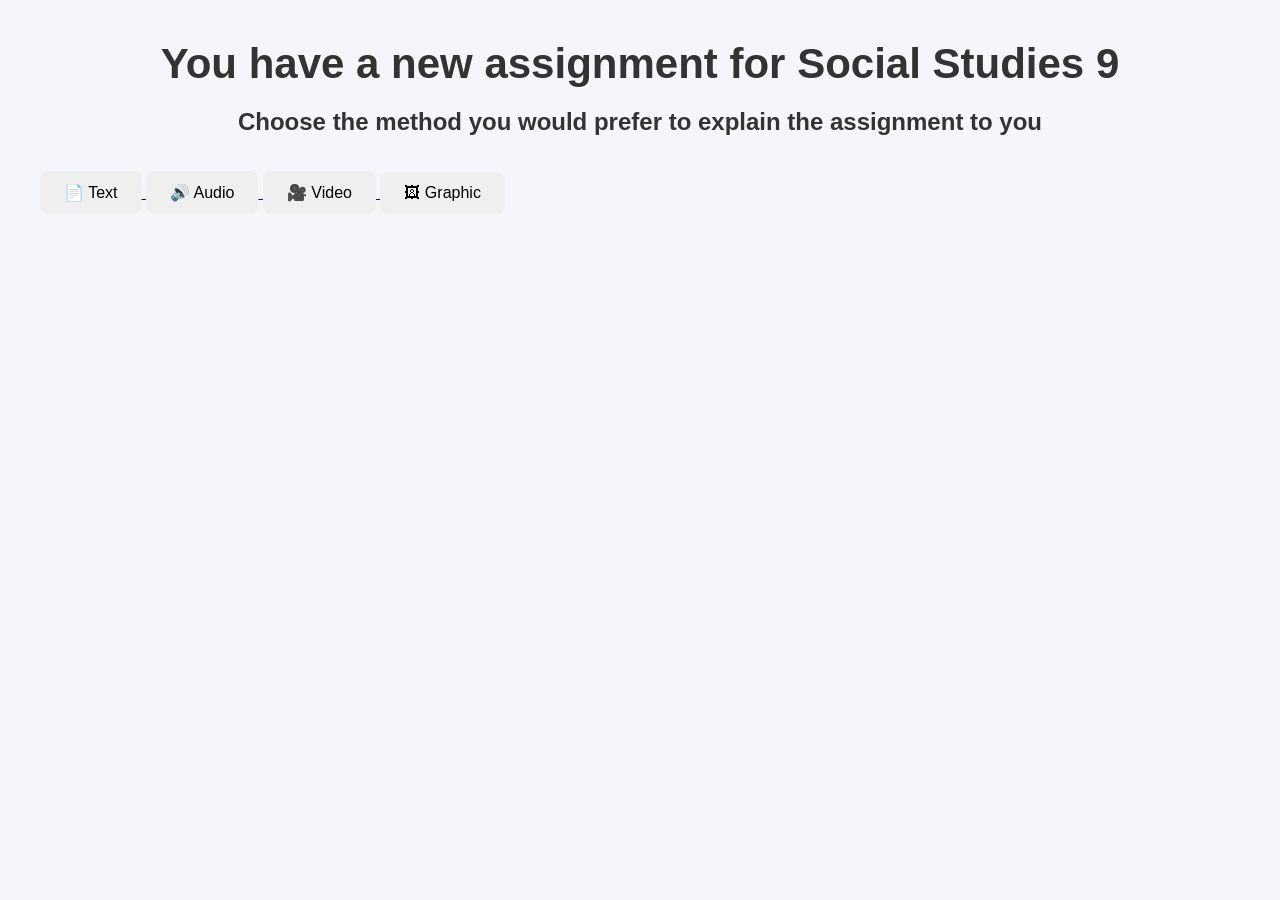
==== index.html @ 09b73fba "Update index.html" ====
<!DOCTYPE html>
<html>
<head>
<meta charset="UTF-8">
<title>Choose Your Format</title>
<link rel="stylesheet" href="style.css">
</head>

<body>
<header class="topbar">
<h1>You have a new assignment for Social Studies 9</h1>
<h2>Choose the method you would prefer to explain the assignment to you</h2>
</header>
  
<div class="buttons">

<a href="text.html">
<button>📄 Text</button>
</a>

<a href="audio.html">
<button>🔊 Audio</button>
</a>

<a href="video.html">
<button>🎥 Video</button>
</a>

<a href="graphic.html">
<button>🖼 Graphic</button>
</a>

</div>

</body>
</html>
---- style.css ----
/* =========================
   GLOBAL STYLES
========================= */

body{
    font-family: Arial, sans-serif;
    margin:0;
    padding:40px;
    background:#f4f6fb;
    color:#333;
}

.container{
    max-width:900px;
    margin:auto;
}

h1{
    margin-top:0;
}

button{
    padding:12px 24px;
    border:none;
    border-radius:8px;
    cursor:pointer;
    font-size:16px;
    transition:.2s;
}

button:hover{
    opacity:.9;
}

/* =========================
   PRISM HEADER
========================= */

.topbar{
    text-align:center;
    margin-bottom:35px;
}

.topbar h1{
    font-size:42px;
    margin-bottom:8px;
}

.topbar p{
    color:#666;
    margin-top:0;
}

/* =========================
   COMMON CARD STYLING
========================= */

.card,
.audio-card,
.video-card,
.graphic-card{

    background:white;

    padding:25px;

    border-radius:12px;

    margin-bottom:25px;

    box-shadow:
    0 2px 8px rgba(0,0,0,.08);
}

/* =========================
   TEXT PAGE STYLES
========================= */

.text-page .highlight{

    background:#fff2a8;

    padding:2px 6px;

    border-radius:4px;

    font-weight:bold;
}

.text-page .date-box{

    background:#dceeff;

    padding:6px 10px;

    border-radius:6px;

    font-weight:bold;
}

.text-page .task-box{

    border-left:8px solid #4b7bec;
}

.text-page .reminder{

    border-left:8px solid #27ae60;
}

.text-page ul li{

    margin-bottom:14px;

    line-height:1.6;
}

/* =========================
   AUDIO PAGE
========================= */

.audio-page .audio-card{

    text-align:center;
}

.audio-page audio{

    width:100%;

    margin-top:20px;
}

/* =========================
   VIDEO PAGE
========================= */

.video-page video{

    width:100%;

    border-radius:10px;
}

/* =========================
   GRAPHIC PAGE
========================= */

.graphic-page .graphic-card{

    text-align:center;
}

.graphic-img{

    max-width:100%;

    border-radius:10px;

    box-shadow:
    0 2px 10px rgba(0,0,0,.15);
}

/* =========================
   BACK BUTTON
========================= */

.back-btn{

    background:#4b7bec;

    color:white;
}

/* =========================
   RESPONSIVE
========================= */

@media (max-width:700px){

body{

    padding:20px;
}

.topbar h1{

    font-size:32px;
}

button{

    width:100%;
}

}
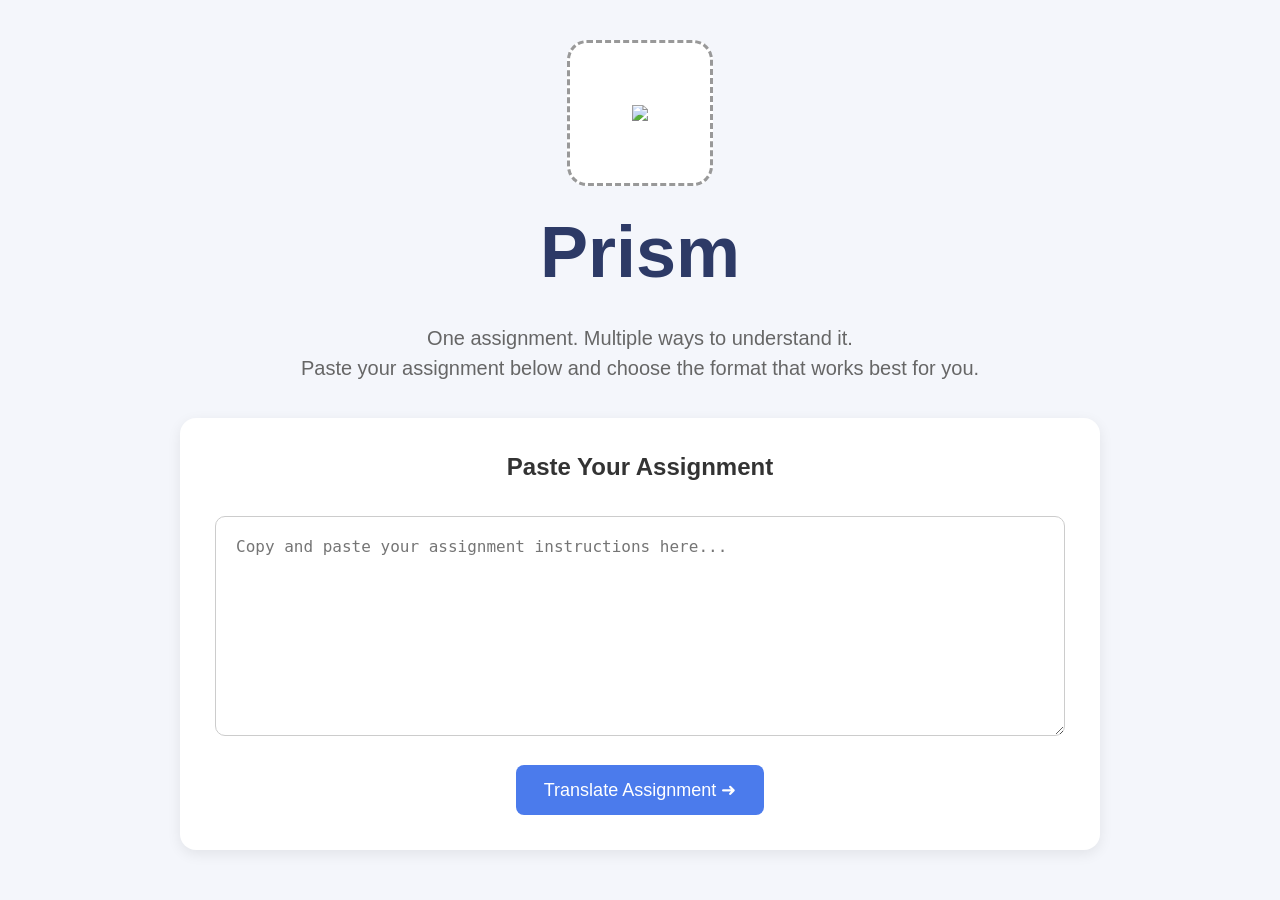
==== commit 8c5ea603: "New index page Update all links" ====
--- a/index.html
+++ b/index.html
@@ -1,36 +1,80 @@
 <!DOCTYPE html>
 <html>
+
 <head>
+
 <meta charset="UTF-8">
-<title>Choose Your Format</title>
+
+<title>Prism</title>
+
 <link rel="stylesheet" href="style.css">
+
 </head>
 
 <body>
-<header class="topbar">
-<h1>You have a new assignment for Social Studies 9</h1>
-<h2>Choose the method you would prefer to explain the assignment to you</h2>
-</header>
-  
-<div class="buttons">
 
-<a href="text.html">
-<button>📄 Text</button>
-</a>
+<div class="landing-container">
 
-<a href="audio.html">
-<button>🔊 Audio</button>
-</a>
+    <!-- Logo Placeholder -->
 
-<a href="video.html">
-<button>🎥 Video</button>
-</a>
+    <div class="logo-placeholder">
 
-<a href="graphic.html">
-<button>🖼 Graphic</button>
-</a>
+        <img src="assets/logo.png" class="logo-img">
+
+    </div>
+
+
+    <!-- App Title -->
+
+    <h1 class="prism-title">
+
+        Prism
+
+    </h1>
+
+    <p class="subtitle">
+
+        One assignment. Multiple ways to understand it.
+        <br>
+        Paste your assignment below and choose the format
+        that works best for you.
+
+    </p>
+
+
+    <!-- Main Card -->
+
+    <div class="landing-card">
+
+        <h2>
+
+            Paste Your Assignment
+
+        </h2>
+
+        <textarea
+        placeholder="Copy and paste your assignment instructions here..."
+        id="assignmentBox"
+        ></textarea>
+
+        <br>
+
+        <!-- Change this link later if needed -->
+
+        <a href="formats.html">
+
+            <button class="translate-btn">
+
+                Translate Assignment ➜
+
+            </button>
+
+        </a>
+
+    </div>
 
 </div>
 
 </body>
-</html>
+
+</html>
--- a/style.css
+++ b/style.css
@@ -8,6 +8,7 @@
     padding:40px;
     background:#f4f6fb;
     color:#333;
+    text-align:center;   /* Centers text globally */
 }
 
 .container{
@@ -26,6 +27,11 @@
     cursor:pointer;
     font-size:16px;
     transition:.2s;
+   text-decoration: none;
+}
+
+a {
+   text-decoration: none;
 }
 
 button:hover{
@@ -33,11 +39,157 @@
 }
 
 /* =========================
+   LANDING PAGE
+========================= */
+
+.landing-container{
+
+    display:flex;
+
+    flex-direction:column;
+
+    align-items:center;
+
+    justify-content:center;
+
+    min-height:85vh;
+}
+
+.logo-placeholder{
+
+    width:140px;
+
+    height:140px;
+
+    border:3px dashed #999;
+
+    border-radius:20px;
+
+    display:flex;
+
+    align-items:center;
+
+    justify-content:center;
+
+    margin-bottom:25px;
+
+    background:white;
+
+    color:#777;
+
+    font-weight:bold;
+}
+
+.prism-title{
+
+    font-size:72px;
+
+    margin-bottom:10px;
+
+    color:#2d3a66;
+}
+
+.subtitle{
+
+    max-width:700px;
+
+    text-align:center;
+
+    color:#666;
+
+    font-size:20px;
+
+    margin-bottom:35px;
+
+    line-height:1.5;
+}
+
+.landing-card{
+
+    background:white;
+
+    padding:35px;
+
+    border-radius:16px;
+
+    box-shadow:
+    0 4px 14px rgba(0,0,0,.08);
+
+    width:90%;
+
+    max-width:850px;
+}
+
+.landing-card h2{
+
+    margin-top:0;
+}
+
+textarea{
+
+    width:100%;
+
+    min-height:220px;
+
+    border-radius:10px;
+
+    border:1px solid #ccc;
+
+    padding:20px;
+
+    font-size:16px;
+
+    resize:vertical;
+
+    box-sizing:border-box;
+
+    margin-top:15px;
+}
+
+.translate-btn{
+
+    margin-top:25px;
+
+    background:#4b7bec;
+
+    color:white;
+
+    font-size:18px;
+
+    padding:14px 28px;
+}
+
+.translate-btn:hover{
+
+    transform:translateY(-2px);
+}
+
+/* Mobile */
+
+@media (max-width:700px){
+
+.prism-title{
+
+    font-size:48px;
+}
+
+.subtitle{
+
+    font-size:18px;
+}
+
+textarea{
+
+    min-height:180px;
+}
+
+}
+
+/* =========================
    PRISM HEADER
 ========================= */
 
 .topbar{
-    text-align:center;
     margin-bottom:35px;
 }
 
@@ -48,7 +200,6 @@
 
 .topbar p{
     color:#666;
-    margin-top:0;
 }
 
 /* =========================
@@ -66,52 +217,92 @@
 
     border-radius:12px;
 
-    margin-bottom:25px;
+    margin:25px auto;
 
     box-shadow:
     0 2px 8px rgba(0,0,0,.08);
-}
-
-/* =========================
-   TEXT PAGE STYLES
+
+    max-width:800px;
+}
+
+/* =========================
+   NAVIGATION BUTTONS
+========================= */
+
+.navigation-buttons{
+
+    margin-top:40px;
+
+    display:flex;
+
+    justify-content:center;
+
+    gap:20px;
+
+    flex-wrap:wrap;
+}
+
+.back-btn{
+
+    background:#6c757d;
+
+    color:white;
+}
+
+.ready-btn{
+
+    background:#27ae60;
+
+    color:white;
+
+    font-weight:bold;
+}
+
+.ready-btn:hover{
+
+    transform:translateY(-2px);
+}
+
+.back-btn:hover{
+
+    transform:translateY(-2px);
+}
+
+/* =========================
+   TEXT PAGE
 ========================= */
 
 .text-page .highlight{
-
     background:#fff2a8;
-
     padding:2px 6px;
-
     border-radius:4px;
-
     font-weight:bold;
 }
 
 .text-page .date-box{
-
     background:#dceeff;
-
     padding:6px 10px;
-
     border-radius:6px;
-
     font-weight:bold;
 }
 
 .text-page .task-box{
-
     border-left:8px solid #4b7bec;
 }
 
 .text-page .reminder{
-
     border-left:8px solid #27ae60;
 }
 
-.text-page ul li{
-
+/* Keep list text readable */
+
+.text-page ul{
+    text-align:left;
+    display:inline-block;
+}
+
+.text-page li{
     margin-bottom:14px;
-
     line-height:1.6;
 }
 
@@ -120,13 +311,14 @@
 ========================= */
 
 .audio-page .audio-card{
-
     text-align:center;
 }
 
 .audio-page audio{
 
-    width:100%;
+    width:350px;       /* fixed size */
+
+    max-width:90%;     /* mobile friendly */
 
     margin-top:20px;
 }
@@ -137,7 +329,9 @@
 
 .video-page video{
 
-    width:100%;
+    width:700px;
+
+    max-width:100%;
 
     border-radius:10px;
 }
@@ -147,11 +341,12 @@
 ========================= */
 
 .graphic-page .graphic-card{
-
     text-align:center;
 }
 
 .graphic-img{
+
+    width:700px;
 
     max-width:100%;
 
@@ -162,14 +357,26 @@
 }
 
 /* =========================
-   BACK BUTTON
-========================= */
-
-.back-btn{
-
-    background:#4b7bec;
-
-    color:white;
+   RESPONSE TOOL PAGE 
+========================= */
+
+#toolContainer{
+
+display:flex;
+
+flex-direction:column;
+
+gap:20px;
+}
+
+#toolContainer .card{
+
+text-align:center;
+}
+
+#toolContainer button{
+
+margin:10px;
 }
 
 /* =========================
@@ -179,18 +386,19 @@
 @media (max-width:700px){
 
 body{
-
     padding:20px;
 }
 
 .topbar h1{
-
     font-size:32px;
 }
 
 button{
-
     width:100%;
 }
 
-}
+.audio-page audio{
+    width:100%;
+}
+
+}
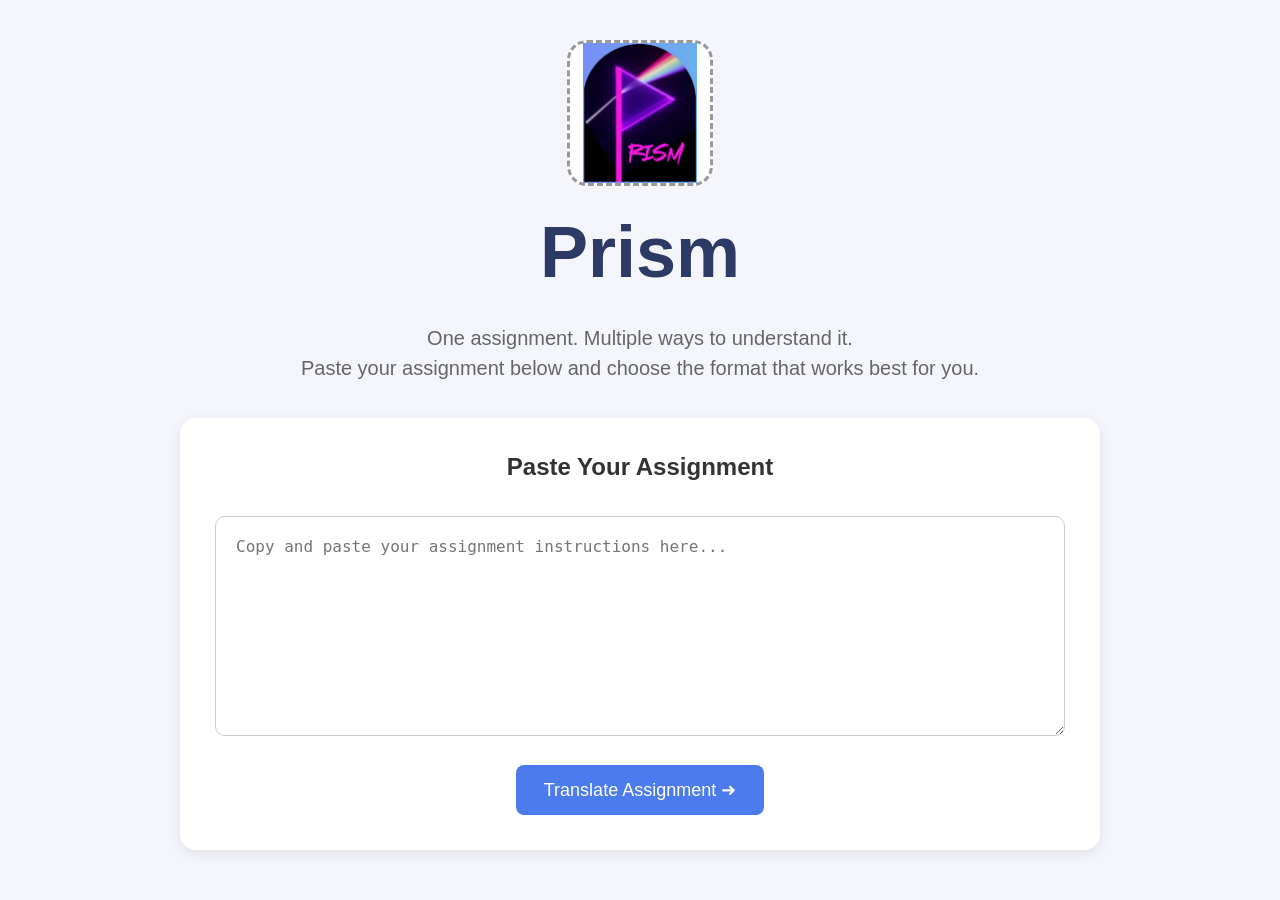
==== commit 62c9c7cc: "Update logo path" ====
--- a/index.html
+++ b/index.html
@@ -19,7 +19,7 @@
 
     <div class="logo-placeholder">
 
-        <img src="assets/logo.png" class="logo-img">
+        <img src="logo.png" class="logo-img">
 
     </div>
 
--- a/style.css
+++ b/style.css
@@ -80,6 +80,15 @@
     font-weight:bold;
 }
 
+.logo-img{
+
+width:100%;
+
+height:100%;
+
+object-fit:contain;
+}
+
 .prism-title{
 
     font-size:72px;
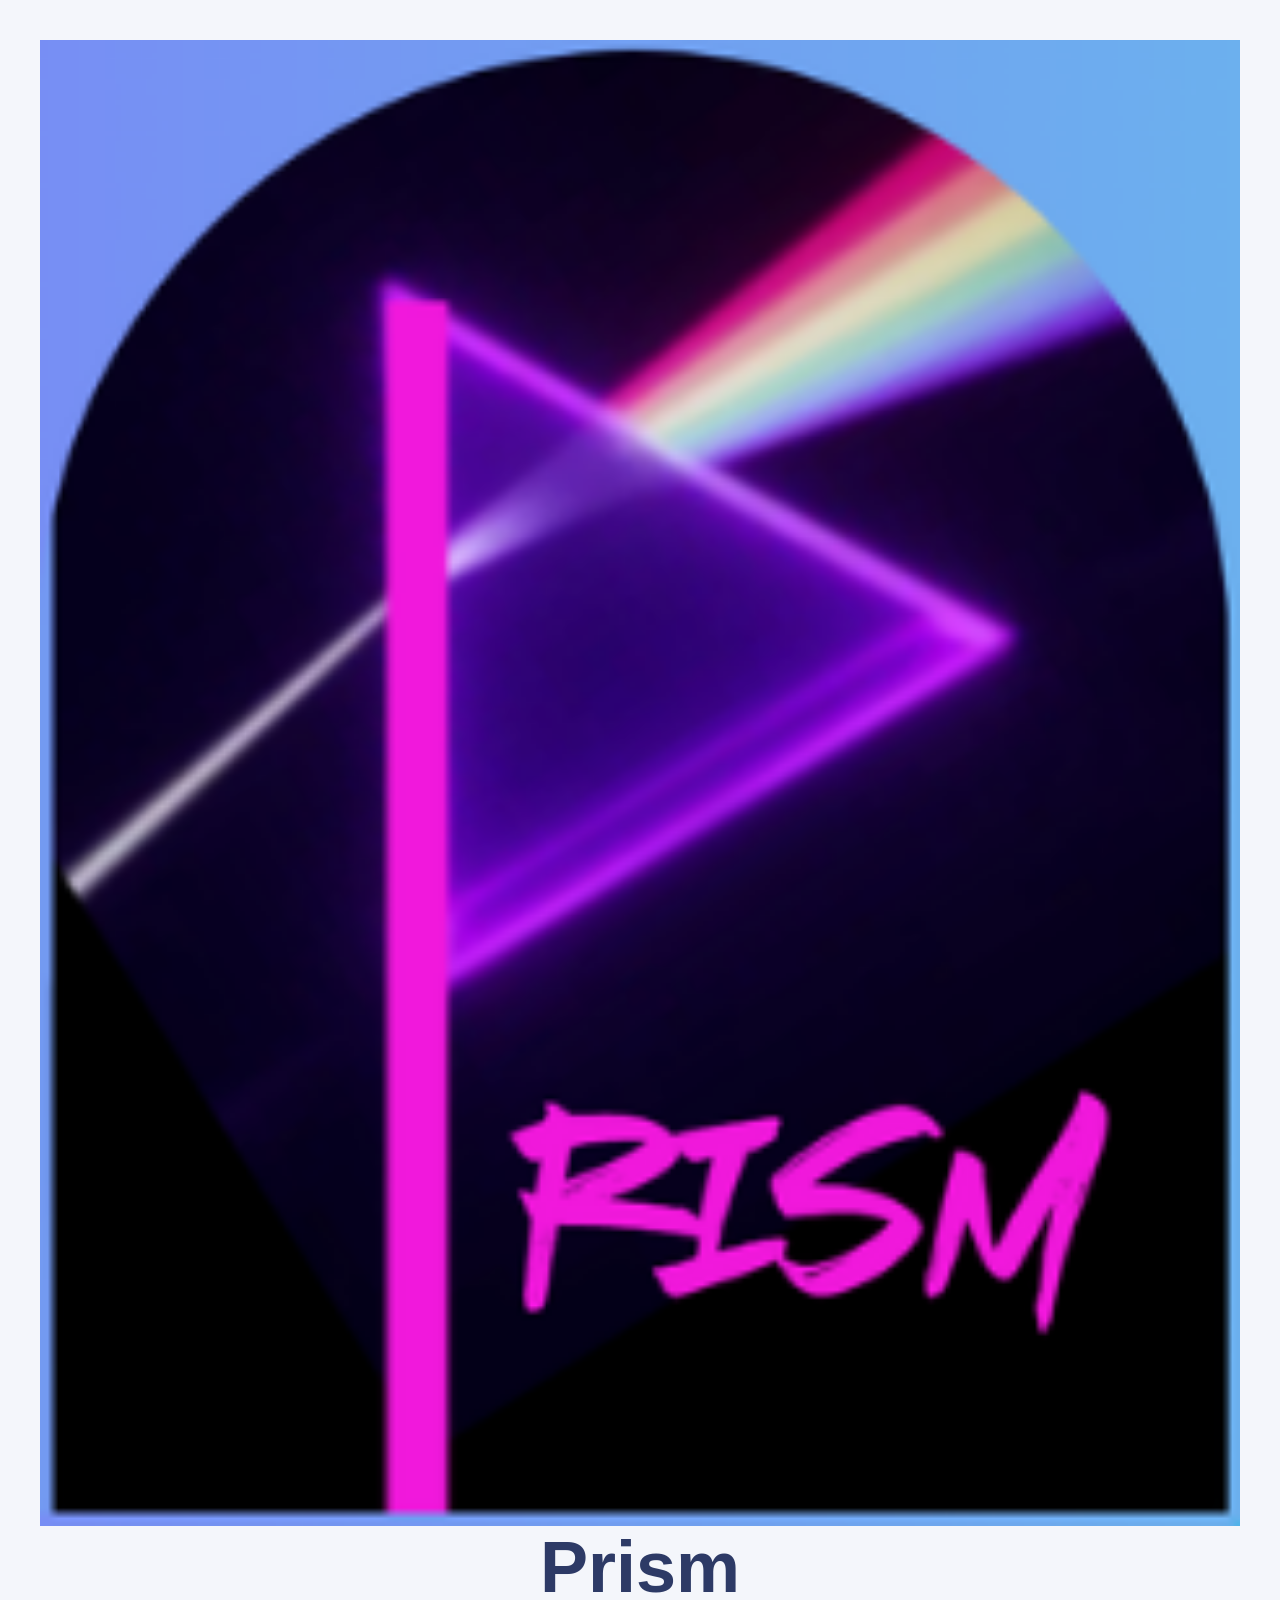
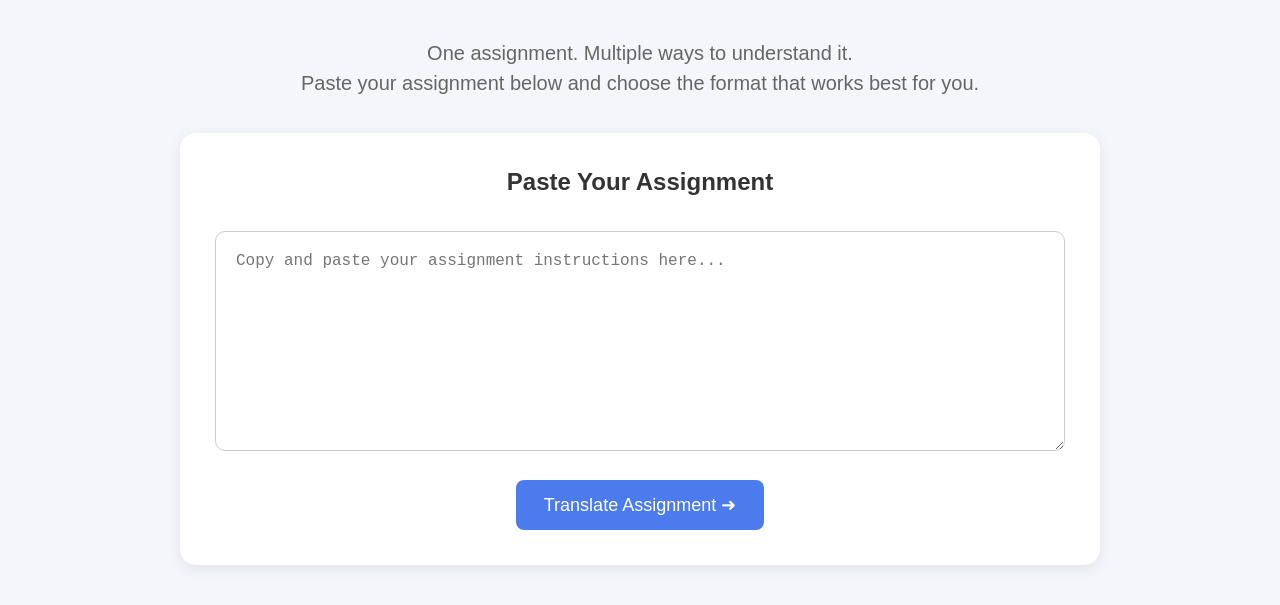
==== commit 1fdf8c9d: "Update index.html" ====
--- a/index.html
+++ b/index.html
@@ -15,14 +15,7 @@
 
 <div class="landing-container">
 
-    <!-- Logo Placeholder -->
-
-    <div class="logo-placeholder">
-
-        <img src="logo.png" class="logo-img">
-
-    </div>
-
+    <img src="logo.png" class="logo-img">
 
     <!-- App Title -->
 
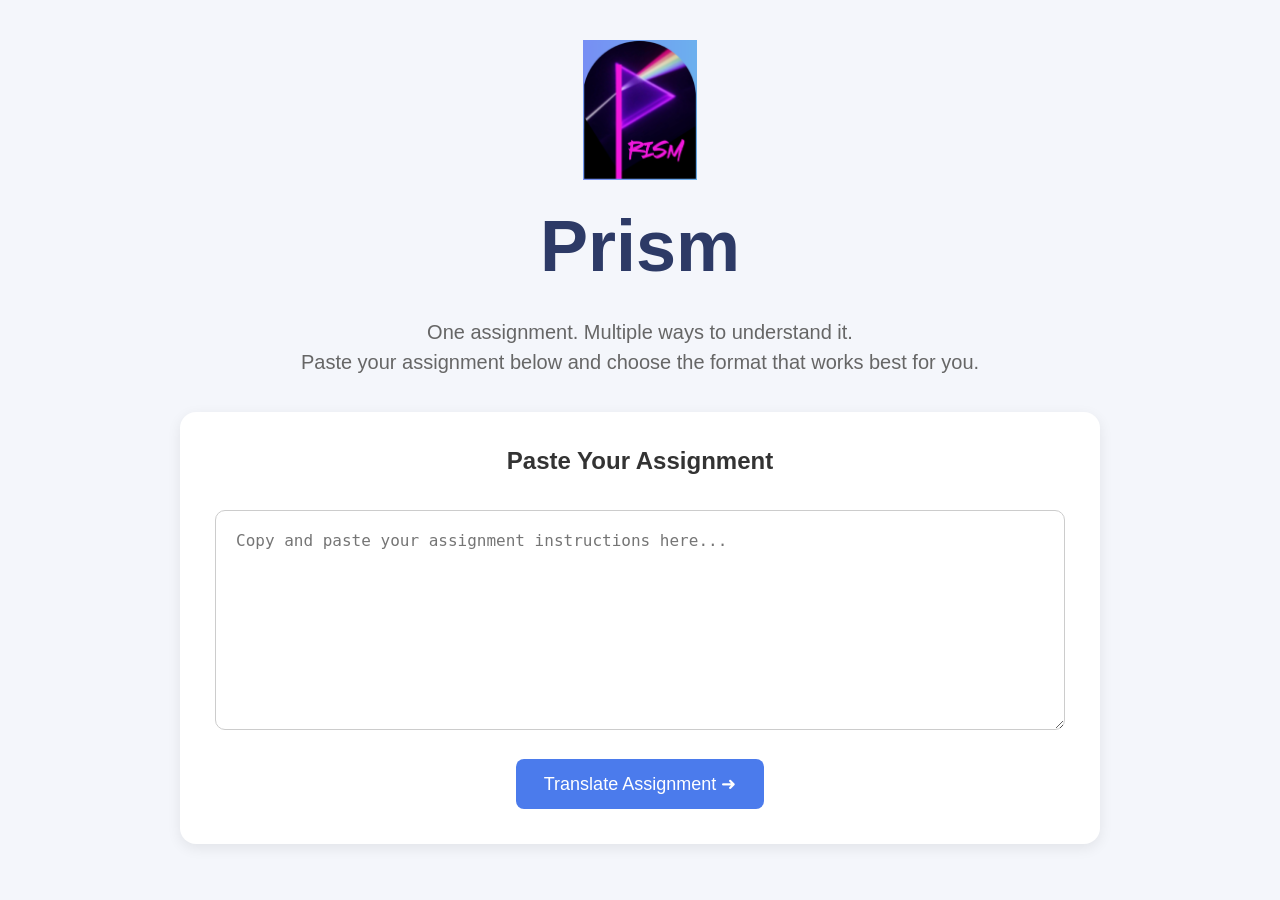
==== commit 35b0578b: "Update logo" ====
--- a/index.html
+++ b/index.html
@@ -15,7 +15,14 @@
 
 <div class="landing-container">
 
-    <img src="logo.png" class="logo-img">
+    <!-- Logo Placeholder -->
+
+    <div class="logo-placeholder">
+
+        <img src="logo.png" class="logo-img">
+
+    </div>
+
 
     <!-- App Title -->
 
--- a/style.css
+++ b/style.css
@@ -61,10 +61,6 @@
 
     height:140px;
 
-    border:3px dashed #999;
-
-    border-radius:20px;
-
     display:flex;
 
     align-items:center;
@@ -72,10 +68,6 @@
     justify-content:center;
 
     margin-bottom:25px;
-
-    background:white;
-
-    color:#777;
 
     font-weight:bold;
 }
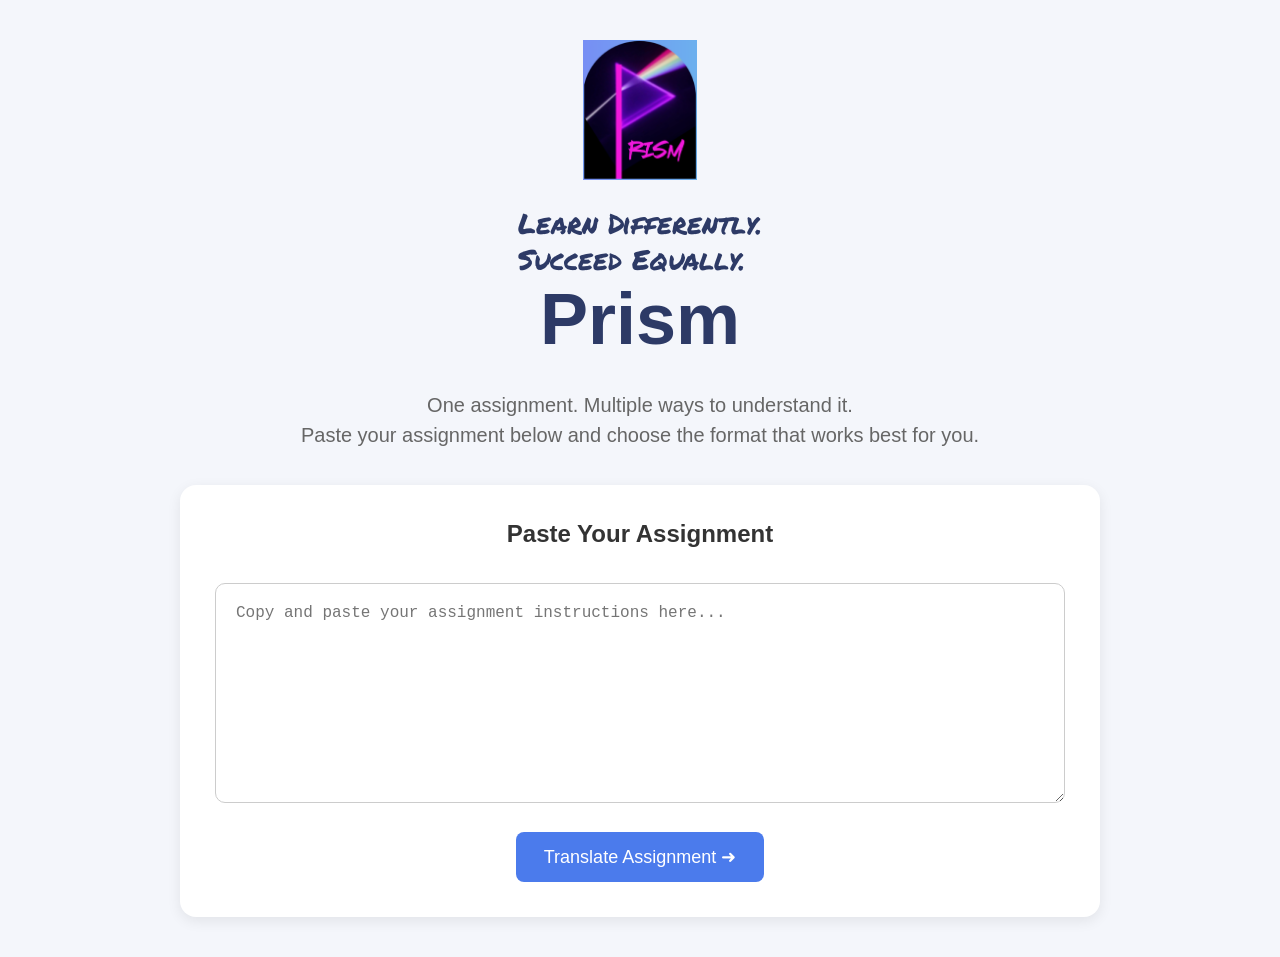
==== commit e74ebce0: "Add font" ====
--- a/index.html
+++ b/index.html
@@ -22,7 +22,13 @@
         <img src="logo.png" class="logo-img">
 
     </div>
+    <div class="slogan">
 
+        Learn Differently.<br>
+
+        Succeed Equally.
+
+    </div>
 
     <!-- App Title -->
 
--- a/style.css
+++ b/style.css
@@ -81,6 +81,61 @@
 object-fit:contain;
 }
 
+/* NETWORKAND FONT */
+
+@font-face {
+
+    font-family: "Networkand";
+
+    src: url("assets/PermanentMarker-Regular.ttf")
+    format("truetype");
+
+}
+
+/* Logo + slogan section */
+
+.branding-row{
+
+    display:flex;
+
+    align-items:center;
+
+    justify-content:center;
+
+    gap:30px;
+
+    margin-bottom:25px;
+
+    flex-wrap:wrap;
+}
+
+.slogan{
+
+    font-family:"Networkand", sans-serif;
+
+    font-size:28px;
+
+    color:#2d3a66;
+
+    max-width:350px;
+
+    text-align:left;
+
+    line-height:1.3;
+}
+
+/* Mobile */
+
+@media (max-width:700px){
+
+.slogan{
+
+    text-align:center;
+
+    font-size:22px;
+}
+
+}
 .prism-title{
 
     font-size:72px;
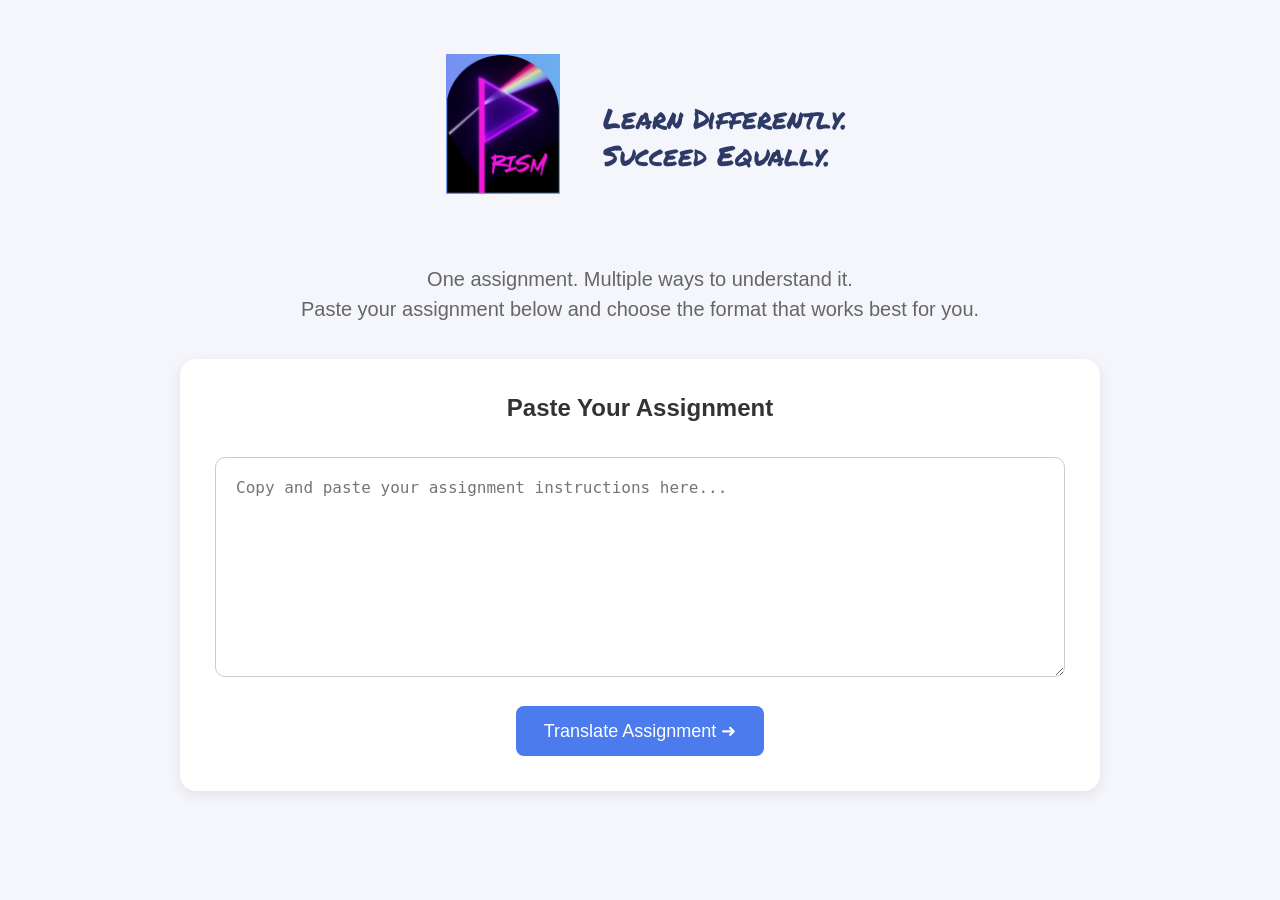
==== commit ef1d0a5d: "Update index.html" ====
--- a/index.html
+++ b/index.html
@@ -15,28 +15,30 @@
 
 <div class="landing-container">
 
-    <!-- Logo Placeholder -->
+    <div class="branding-row">
+        <!-- Logo Placeholder -->
 
-    <div class="logo-placeholder">
+        <div class="logo-placeholder">
 
-        <img src="logo.png" class="logo-img">
+            <img src="logo.png" class="logo-img">
 
+        </div>
+        <div class="slogan">
+
+            Learn Differently.<br>
+
+            Succeed Equally.
+
+        </div>
     </div>
-    <div class="slogan">
-
-        Learn Differently.<br>
-
-        Succeed Equally.
-
-    </div>
-
-    <!-- App Title -->
+    
+    <!-- App Title 
 
     <h1 class="prism-title">
 
         Prism
 
-    </h1>
+    </h1> -->
 
     <p class="subtitle">
 
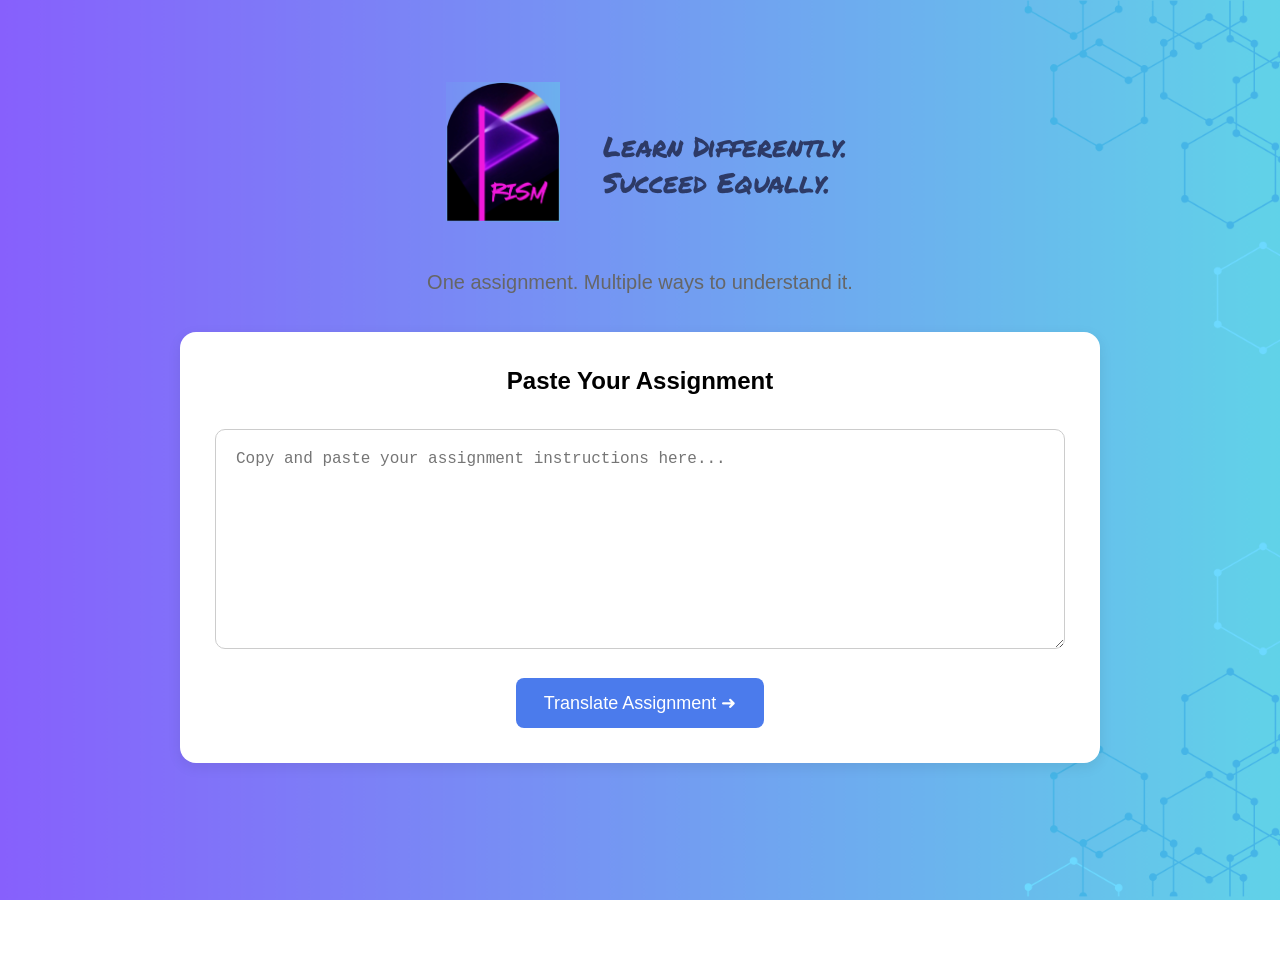
==== commit 8be89d21: "Add background img" ====
--- a/index.html
+++ b/index.html
@@ -31,7 +31,7 @@
 
         </div>
     </div>
-    
+
     <!-- App Title 
 
     <h1 class="prism-title">
@@ -44,8 +44,6 @@
 
         One assignment. Multiple ways to understand it.
         <br>
-        Paste your assignment below and choose the format
-        that works best for you.
 
     </p>
 
--- a/style.css
+++ b/style.css
@@ -6,8 +6,14 @@
     font-family: Arial, sans-serif;
     margin:0;
     padding:40px;
-    background:#f4f6fb;
-    color:#333;
+
+    background-image:url("assets/background.png");
+    background-size:cover;
+    background-position:center;
+    background-repeat:no-repeat;
+    background-attachment:fixed;
+    min-height:100vh;
+
     text-align:center;   /* Centers text globally */
 }
 
@@ -104,7 +110,7 @@
 
     gap:30px;
 
-    margin-bottom:25px;
+    margin-bottom:0px;
 
     flex-wrap:wrap;
 }
